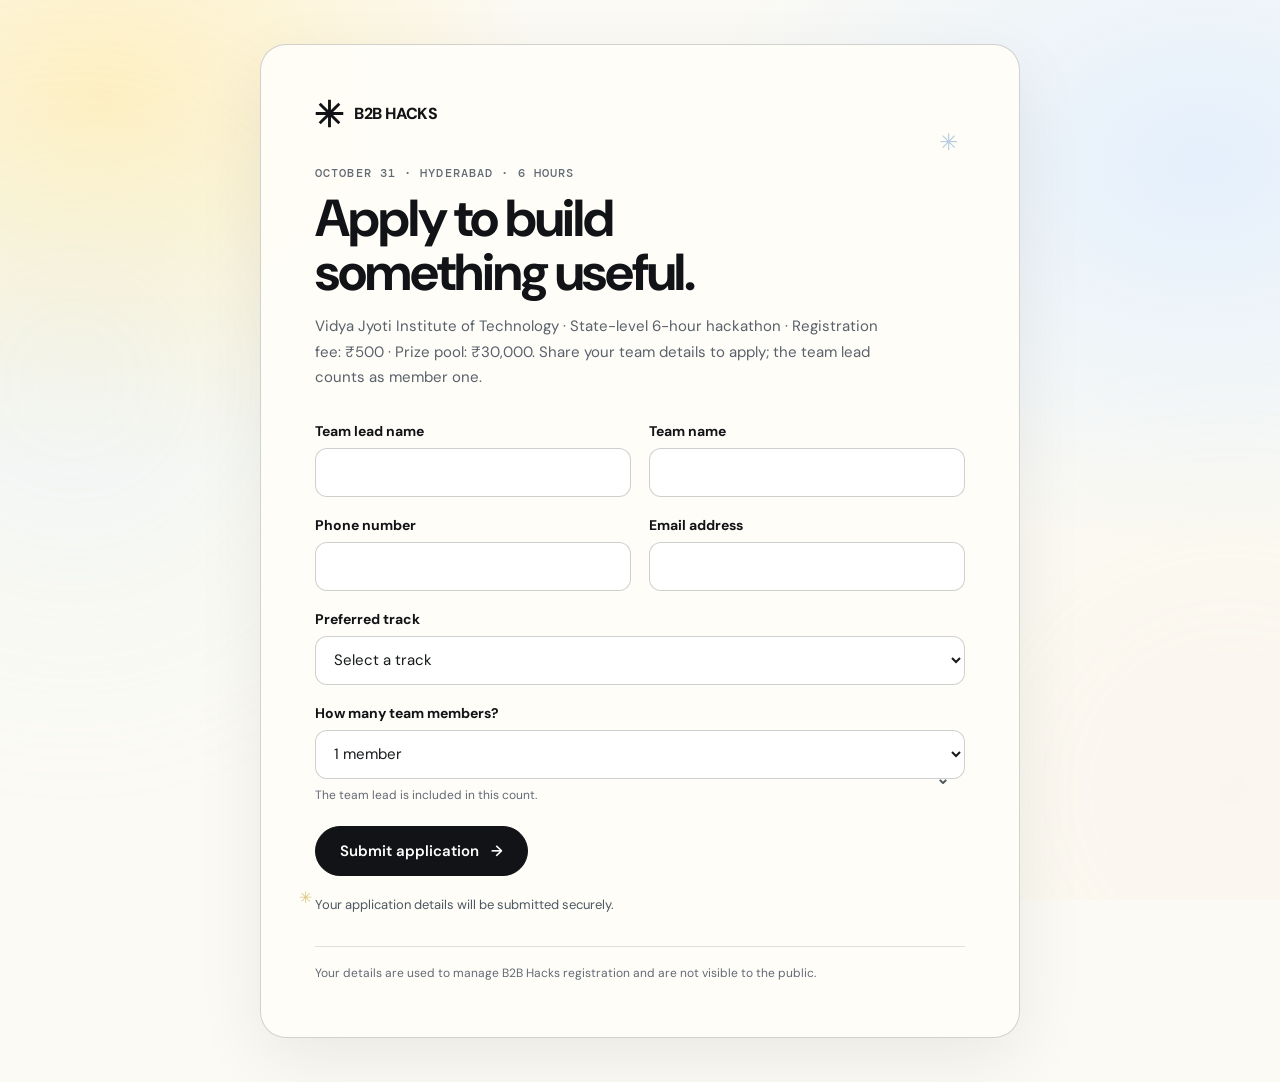
==== application.html @ 628d5d8e "Add B2B Hacks website and Supabase backend" ====
<!doctype html>
<html lang="en">
<head>
  <meta charset="utf-8">
  <meta name="viewport" content="width=device-width, initial-scale=1">
  <meta name="theme-color" content="#fbfaf5">
  <meta name="description" content="Apply to join B2B Hacks in Hyderabad.">
  <title>Apply · B2B Hacks</title>
  <link rel="preconnect" href="https://fonts.googleapis.com">
  <link rel="preconnect" href="https://fonts.gstatic.com" crossorigin>
  <link href="https://fonts.googleapis.com/css2?family=DM+Mono:wght@400;500&family=DM+Sans:wght@400;500;600;700;800&display=swap" rel="stylesheet">
  <style>
    :root{--apply-ink:#111316;--apply-muted:#59616b;--apply-paper:#fbfaf5;--apply-line:#24262a35;--apply-blue:#dcecff;--apply-yellow:#fff0b8;--apply-pink:#ffe0da;--apply-green:#ddf4dd}
    *,*::before,*::after{box-sizing:border-box}
    body{margin:0;min-height:100vh;padding:clamp(16px,4vw,44px);color:var(--apply-ink);font-family:'DM Sans',Arial,sans-serif;background:radial-gradient(ellipse at 8% 9%,#fff0c2 0,transparent 27%),radial-gradient(ellipse at 94% 15%,#dcecffb8 0,transparent 30%),var(--apply-paper)}
    .application-shell{position:relative;isolation:isolate;max-width:760px;margin:0 auto;padding:clamp(24px,5vw,54px);overflow:hidden;border:1px solid var(--apply-line);border-radius:26px;background:rgba(255,253,248,.94);box-shadow:0 22px 70px #14141412}
    .application-shell::before,.application-shell::after{position:absolute;z-index:-1;content:'✳';color:#b7cbe1;font-size:23px;pointer-events:none;animation:quiet-twinkle 4.8s ease-in-out infinite}
    .application-shell::before{top:82px;right:8%;animation-delay:.8s}.application-shell::after{bottom:13%;left:5%;color:#ddc881;font-size:16px;animation-delay:2s}
    .popup-brand{display:inline-flex;align-items:center;gap:10px;color:inherit;text-decoration:none;font-size:16px;font-weight:800;letter-spacing:-.4px}
    .popup-brand:focus-visible,.field input:focus-visible,.field select:focus-visible,.actions button:focus-visible{outline:3px solid #7fb5ed;outline-offset:3px}
    .popup-mark{width:29px;height:29px;flex:none}
    .kicker{margin:32px 0 10px;color:#626a75;font:500 12px 'DM Mono',monospace;letter-spacing:1.1px}
    h1{max-width:620px;margin:0;font-size:clamp(34px,7vw,52px);line-height:1.04;letter-spacing:-2px;text-wrap:balance}
    .lede{max-width:58ch;margin:15px 0 0;color:var(--apply-muted);font-size:15px;line-height:1.7}
    .form-grid{display:grid;grid-template-columns:repeat(2,minmax(0,1fr));gap:19px 18px;margin-top:31px}
    .field{display:grid;align-content:start;gap:8px;min-width:0;font-size:14px;font-weight:700}
    .field.full,.team-fields,.actions,.status{grid-column:1/-1}
    .field input,.field select{width:100%;min-height:49px;padding:12px 14px;border:1px solid #858b8466;border-radius:12px;background:#fff;color:#17191b;font:400 15px 'DM Sans',sans-serif;transition:border-color 160ms,box-shadow 160ms}
    .field input:hover,.field select:hover{border-color:#34383d99}
    .field input:focus,.field select:focus{border-color:#497ba7;box-shadow:0 0 0 3px #c9e2f666;outline:0}
    .hint{color:#626a75;font-size:12px;font-weight:400;line-height:1.45}
    .team-size-field{position:relative}
    .team-size-field::after{position:absolute;right:16px;bottom:15px;content:'⌄';color:#525a62;font-size:16px;pointer-events:none}
    .team-fields{display:grid;grid-template-columns:repeat(2,minmax(0,1fr));gap:16px 18px}
    .team-fields:empty{display:none}
    .honeypot{position:absolute!important;left:-10000px!important;width:1px!important;height:1px!important;overflow:hidden!important}
    .actions{display:flex;flex-wrap:wrap;gap:12px;margin-top:3px}
    .actions button{display:inline-flex;align-items:center;justify-content:center;gap:12px;min-height:50px;padding:12px 24px;border:1.5px solid var(--apply-ink);border-radius:999px;cursor:pointer;font:600 15px 'DM Sans',sans-serif;transition:transform 160ms,background-color 160ms,opacity 160ms}
    .actions button:hover:not(:disabled){transform:translateY(-2px)}
    .actions .dark{background:var(--apply-ink);color:#fff}
    .actions .dark:hover:not(:disabled){background:#2b3034}
    .actions button:disabled{opacity:.6;cursor:wait}
    .status{min-height:24px;margin:0;color:#4c5861;font-size:13px;line-height:1.55}
    .status.error{color:#a32e20}.status.success{color:#23613f}
    .status.success::before{content:'✓ ';font-weight:800}
    body{position:relative;isolation:isolate}
    .ambient-flow{position:fixed;z-index:-1;inset:0;overflow:hidden;pointer-events:none}
    .ambient-flow::before,.ambient-flow::after{content:'';position:absolute;width:68vw;height:68vw;max-width:760px;max-height:760px;border-radius:50%;filter:blur(54px);opacity:.23;will-change:transform}
    .ambient-flow::before{top:0;left:-24vw;background:radial-gradient(ellipse at center,rgba(194,221,255,.82),rgba(221,244,221,.36) 45%,transparent 72%);animation:ambient-drift-a 34s ease-in-out infinite alternate}
    .ambient-flow::after{right:-26vw;bottom:-30vh;background:radial-gradient(ellipse at center,rgba(255,224,218,.72),rgba(255,240,184,.38) 46%,transparent 74%);animation:ambient-drift-b 41s ease-in-out infinite alternate}
    @keyframes ambient-drift-a{from{transform:translate3d(0,0,0) scale(.92)}to{transform:translate3d(12vw,8vh,0) scale(1.12)}}
    @keyframes ambient-drift-b{from{transform:translate3d(0,0,0) scale(1.08)}to{transform:translate3d(-11vw,-7vh,0) scale(.9)}}
    .application-shell{position:relative;z-index:1}
    .popup-footer{margin-top:27px;padding-top:17px;border-top:1px solid #2222;color:#626a75;font-size:12px;line-height:1.6}
    .reading-progress{position:fixed;z-index:100;inset:0 auto auto 0;width:100%;height:3px;pointer-events:none;transform:scaleX(0);transform-origin:left center;background:linear-gradient(90deg,#9fc8f4 0%,#f5d879 48%,#f1b9ae 100%)}
    .application-shell{animation:form-enter 520ms cubic-bezier(.2,.7,.2,1) both}
    .team-fields .field{animation:field-enter 260ms cubic-bezier(.2,.7,.2,1) both}
    .team-fields .field:nth-child(2){animation-delay:45ms}.team-fields .field:nth-child(3){animation-delay:90ms}
    .status{transition:color 180ms ease}.status.success{animation:status-enter 320ms cubic-bezier(.2,.7,.2,1) both}
    @keyframes form-enter{from{opacity:0;transform:translateY(12px) scale(.99)}to{opacity:1;transform:translateY(0) scale(1)}}
    @keyframes field-enter{from{opacity:0;transform:translateY(7px)}to{opacity:1;transform:translateY(0)}}
    @keyframes status-enter{from{opacity:0;transform:translateY(4px)}to{opacity:1;transform:translateY(0)}}
    @keyframes quiet-twinkle{0%,100%{opacity:.32;transform:rotate(-8deg) scale(.9)}50%{opacity:.78;transform:rotate(13deg) scale(1.1)}}
    @media(max-width:560px){body{padding:12px}.application-shell{padding:24px 19px;border-radius:21px}.form-grid,.team-fields{grid-template-columns:1fr;gap:16px}.kicker{margin-top:27px}.actions button{width:100%}.application-shell::before{right:6%;top:67px}}
    @media(prefers-reduced-motion:reduce){.ambient-flow::before,.ambient-flow::after,.application-shell,.application-shell::before,.application-shell::after,.team-fields .field,.status.success{animation:none}.actions button,.field input,.field select,.status{transition:none}}
  </style>
</head>
<body><div class="ambient-flow" aria-hidden="true"></div>
  <main class="application-shell">
    <a class="popup-brand" href="index.html#top" aria-label="B2B Hacks home">
      <svg class="popup-mark" viewBox="0 0 40 40" aria-hidden="true"><path d="M20 1v38M1 20h38M6.5 6.5l27 27M33.5 6.5l-27 27" fill="none" stroke="currentColor" stroke-width="4"/></svg>
      B2B HACKS
    </a>
    <p class="kicker">OCTOBER 31 · HYDERABAD · 6 HOURS</p>
    <h1>Apply to build something useful.</h1>
    <p class="lede">Vidya Jyoti Institute of Technology · State-level 6-hour hackathon · Registration fee: ₹500 · Prize pool: ₹30,000. Share your team details to apply; the team lead counts as member one.</p>

    <form id="registration-form" class="application-form" novalidate>
      <div class="form-grid">
        <label class="field">Team lead name
          <input name="teamLeadName" autocomplete="name" maxlength="120" required>
        </label>
        <label class="field">Team name
          <input name="teamName" autocomplete="organization" maxlength="120" required>
        </label>
        <label class="field">Phone number
          <input name="phone" type="tel" inputmode="tel" autocomplete="tel" minlength="7" maxlength="25" pattern="[+0-9() .-]{7,25}" title="Use 7–25 characters with at least one digit." required>
        </label>
        <label class="field">Email address
          <input name="email" type="email" autocomplete="email" maxlength="254" required>
        </label>
        <label class="field full">Preferred track
          <select name="preferredTrack" required>
            <option value="" selected disabled>Select a track</option>
            <option value="GenAI">GenAI</option>
            <option value="Agentic AI">Agentic AI</option>
            <option value="Open Innovation">Open Innovation</option>
          </select>
        </label>
        <label class="field team-size-field full">How many team members?
          <select name="teamSize" id="team-size" required>
            <option value="1" selected>1 member</option>
            <option value="2">2 members</option>
            <option value="3">3 members</option>
            <option value="4">4 members</option>
          </select>
          <span class="hint">The team lead is included in this count.</span>
        </label>
        <div id="team-fields" class="team-fields" aria-live="polite"></div>
        <label class="honeypot" aria-hidden="true" tabindex="-1">Leave this field empty
          <input name="website" tabindex="-1" autocomplete="off">
        </label>
        <div class="actions">
          <button class="dark" id="submit-application" type="submit">Submit application <span aria-hidden="true">→</span></button>
        </div>
        <p class="status" id="form-status" role="status" aria-live="polite">Your application details will be submitted securely.</p>
      </div>
    </form>
    <div class="popup-footer">Your details are used to manage B2B Hacks registration and are not visible to the public.</div>
  </main>
  <script src="application-config.js"></script>
  <script>
    (() => {
      const progress = document.createElement('div');
      progress.className = 'reading-progress';
      progress.setAttribute('aria-hidden', 'true');
      document.body.prepend(progress);
      let progressFrame = 0;
      const updateProgress = () => {
        if (progressFrame) return;
        progressFrame = requestAnimationFrame(() => {
          const scrollable = document.documentElement.scrollHeight - innerHeight;
          progress.style.transform = `scaleX(${scrollable > 0 ? scrollY / scrollable : 0})`;
          progressFrame = 0;
        });
      };
      addEventListener('scroll', updateProgress, {passive:true});
      addEventListener('resize', updateProgress, {passive:true});
      updateProgress();

      const form = document.getElementById('registration-form');
      const size = document.getElementById('team-size');
      const memberFields = document.getElementById('team-fields');
      const submit = document.getElementById('submit-application');
      const status = document.getElementById('form-status');
      const loadedAt = Date.now();

      function renderMembers() {
        const count = Number(size.value);
        memberFields.replaceChildren();
        for (let number = 2; number <= count; number += 1) {
          const label = document.createElement('label');
          label.className = 'field';
          label.style.setProperty('--member-index', String(number - 2));
          label.textContent = `Team member ${number} name`;
          const input = document.createElement('input');
          input.name = `member${number}`;
          input.autocomplete = 'off';
          input.maxLength = 120;
          input.required = true;
          label.append(input);
          memberFields.append(label);
        }
      }

      function setStatus(message, kind = '') {
        status.className = `status${kind ? ` ${kind}` : ''}`;
        status.textContent = message;
      }

      size.addEventListener('change', renderMembers);
      renderMembers();

      form.addEventListener('submit', async (event) => {
        event.preventDefault();
        if (!form.reportValidity()) return;

        const values = new FormData(form);
        if (values.get('website')) return;
        if (Date.now() - loadedAt < 1600) {
          setStatus('Please take a moment to review your details and try again.', 'error');
          return;
        }

        const phone = String(values.get('phone') || '').trim();
        if (!/\d/.test(phone)) {
          setStatus('Please enter a valid phone number with at least one digit.', 'error');
          form.elements.phone.focus();
          return;
        }

        const config = window.B2B_SUPABASE_CONFIG;
        if (!config?.url || !config?.publishableKey) {
          setStatus('Applications are temporarily unavailable. Please try again later.', 'error');
          return;
        }

        const teamSize = Number(values.get('teamSize'));
        const payload = {
          team_lead_name: String(values.get('teamLeadName')).trim(),
          team_name: String(values.get('teamName')).trim(),
          phone,
          email: String(values.get('email')).trim().toLowerCase(),
          preferred_track: String(values.get('preferredTrack')),
          team_size: teamSize,
          member_2: teamSize >= 2 ? String(values.get('member2')).trim() : null,
          member_3: teamSize >= 3 ? String(values.get('member3')).trim() : null,
          member_4: teamSize >= 4 ? String(values.get('member4')).trim() : null
        };

        submit.disabled = true;
        setStatus('Submitting your application…');
        try {
          const response = await fetch(`${config.url.replace(/\/$/, '')}/functions/v1/submit-registration`, {
            method: 'POST',
            headers: {
              apikey: config.publishableKey,
              Authorization: `Bearer ${config.functionJwt}`,
              'Content-Type': 'application/json',
            },
            body: JSON.stringify({ ...payload, website: String(values.get('website') || '') })
          });
          if (response.status === 409) {
            setStatus('This email already has a team registration.', 'error');
            submit.disabled = false;
            return;
          }
          if (response.status === 429) {
            setStatus('Too many applications came from this network. Please try again later.', 'error');
            submit.disabled = false;
            return;
          }
          if (response.status === 400) {
            setStatus('Please review the team names, phone, email, team size, and selected track, then try again.', 'error');
            submit.disabled = false;
            return;
          }
          if (response.status >= 500) {
            setStatus('Applications are temporarily unavailable, so we could not confirm your submission. Please try again shortly.', 'error');
            submit.disabled = false;
            return;
          }
          if (!response.ok) throw new Error('Registration submission failed');
          setStatus('Application received. Thank you — your team is on the list.', 'success');
          form.querySelectorAll('input,select,button').forEach((control) => { control.disabled = true; });
        } catch {
          setStatus('We could not submit your application. Check your connection and try again.', 'error');
          submit.disabled = false;
        }
      });
    })();
  </script>
</body>
</html>
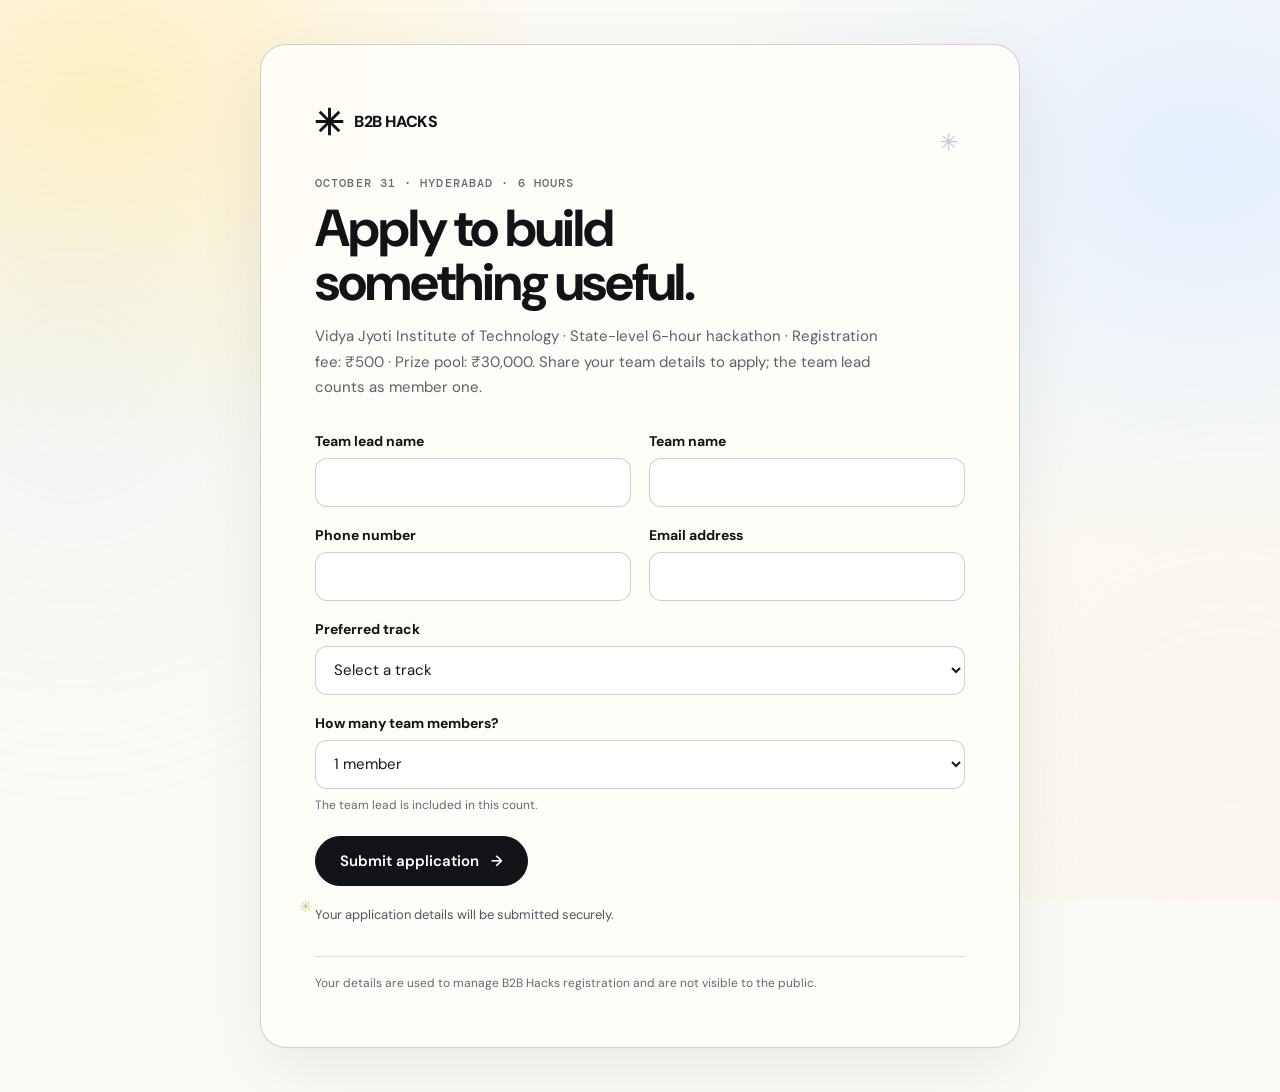
==== commit fcb30641: "Fix phone pattern validation, tap targets, contrast, and partner grid layout - Escape the phone patt" ====
--- a/application.html
+++ b/application.html
@@ -16,7 +16,7 @@
     .application-shell{position:relative;isolation:isolate;max-width:760px;margin:0 auto;padding:clamp(24px,5vw,54px);overflow:hidden;border:1px solid var(--apply-line);border-radius:26px;background:rgba(255,253,248,.94);box-shadow:0 22px 70px #14141412}
     .application-shell::before,.application-shell::after{position:absolute;z-index:-1;content:'✳';color:#b7cbe1;font-size:23px;pointer-events:none;animation:quiet-twinkle 4.8s ease-in-out infinite}
     .application-shell::before{top:82px;right:8%;animation-delay:.8s}.application-shell::after{bottom:13%;left:5%;color:#ddc881;font-size:16px;animation-delay:2s}
-    .popup-brand{display:inline-flex;align-items:center;gap:10px;color:inherit;text-decoration:none;font-size:16px;font-weight:800;letter-spacing:-.4px}
+    .popup-brand{display:inline-flex;align-items:center;gap:10px;min-height:44px;color:inherit;text-decoration:none;font-size:16px;font-weight:800;letter-spacing:-.4px}
     .popup-brand:focus-visible,.field input:focus-visible,.field select:focus-visible,.actions button:focus-visible{outline:3px solid #7fb5ed;outline-offset:3px}
     .popup-mark{width:29px;height:29px;flex:none}
     .kicker{margin:32px 0 10px;color:#626a75;font:500 12px 'DM Mono',monospace;letter-spacing:1.1px}
@@ -29,8 +29,6 @@
     .field input:hover,.field select:hover{border-color:#34383d99}
     .field input:focus,.field select:focus{border-color:#497ba7;box-shadow:0 0 0 3px #c9e2f666;outline:0}
     .hint{color:#626a75;font-size:12px;font-weight:400;line-height:1.45}
-    .team-size-field{position:relative}
-    .team-size-field::after{position:absolute;right:16px;bottom:15px;content:'⌄';color:#525a62;font-size:16px;pointer-events:none}
     .team-fields{display:grid;grid-template-columns:repeat(2,minmax(0,1fr));gap:16px 18px}
     .team-fields:empty{display:none}
     .honeypot{position:absolute!important;left:-10000px!important;width:1px!important;height:1px!important;overflow:hidden!important}
@@ -84,7 +82,7 @@
           <input name="teamName" autocomplete="organization" maxlength="120" required>
         </label>
         <label class="field">Phone number
-          <input name="phone" type="tel" inputmode="tel" autocomplete="tel" minlength="7" maxlength="25" pattern="[+0-9() .-]{7,25}" title="Use 7–25 characters with at least one digit." required>
+          <input name="phone" type="tel" inputmode="tel" autocomplete="tel" minlength="7" maxlength="25" pattern="[+0-9\(\) .\-]{7,25}" title="Use 7–25 characters with at least one digit." required>
         </label>
         <label class="field">Email address
           <input name="email" type="email" autocomplete="email" maxlength="254" required>
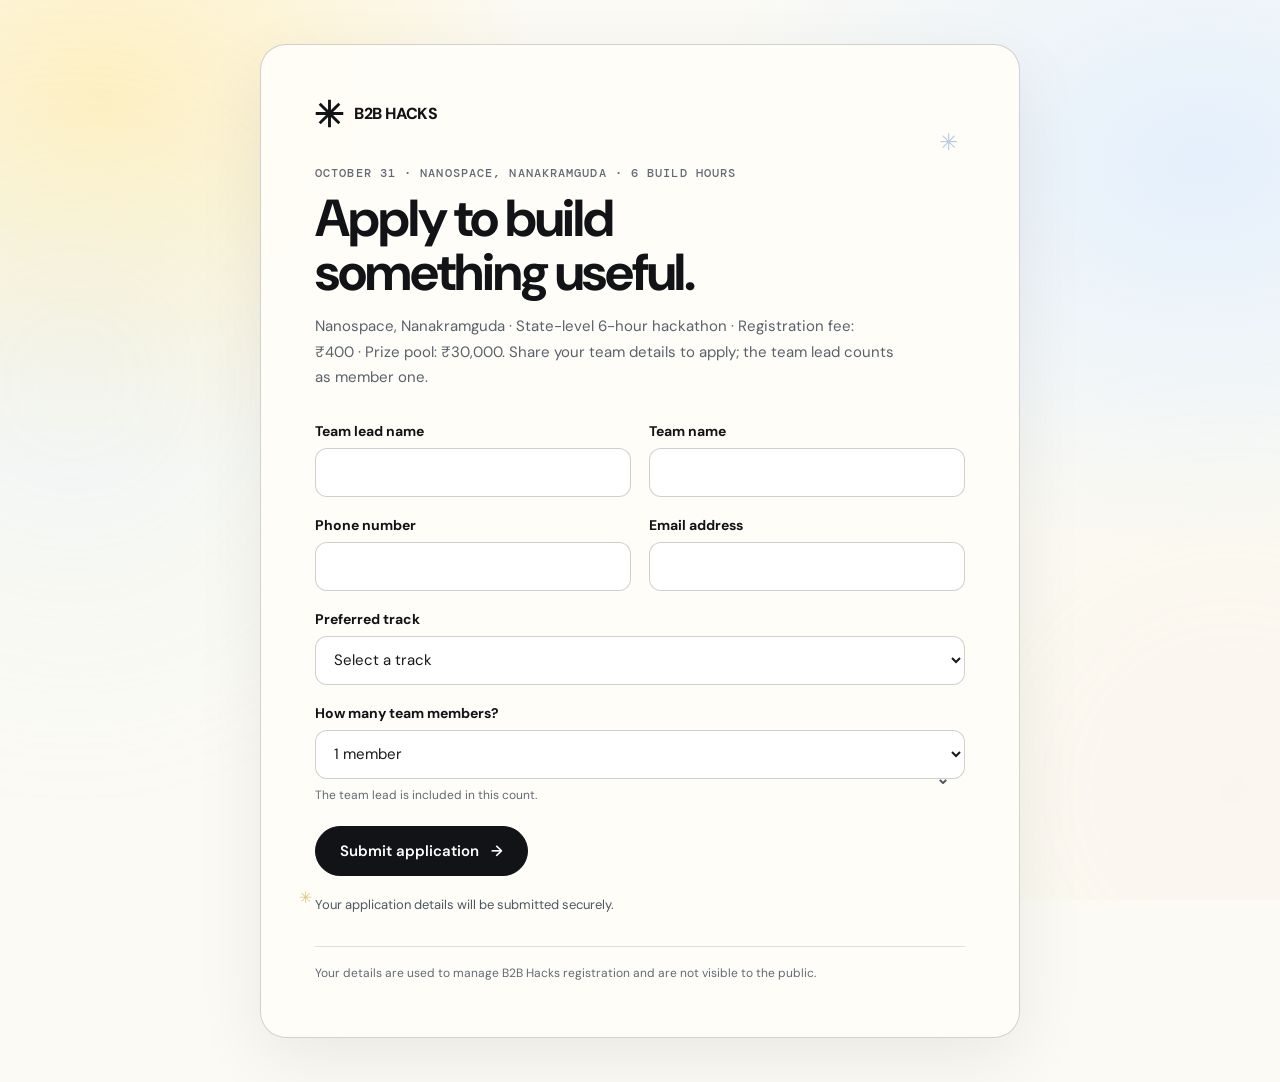
==== commit b70a8c85: "Update venue fee and event timeline" ====
--- a/application.html
+++ b/application.html
@@ -16,7 +16,7 @@
     .application-shell{position:relative;isolation:isolate;max-width:760px;margin:0 auto;padding:clamp(24px,5vw,54px);overflow:hidden;border:1px solid var(--apply-line);border-radius:26px;background:rgba(255,253,248,.94);box-shadow:0 22px 70px #14141412}
     .application-shell::before,.application-shell::after{position:absolute;z-index:-1;content:'✳';color:#b7cbe1;font-size:23px;pointer-events:none;animation:quiet-twinkle 4.8s ease-in-out infinite}
     .application-shell::before{top:82px;right:8%;animation-delay:.8s}.application-shell::after{bottom:13%;left:5%;color:#ddc881;font-size:16px;animation-delay:2s}
-    .popup-brand{display:inline-flex;align-items:center;gap:10px;min-height:44px;color:inherit;text-decoration:none;font-size:16px;font-weight:800;letter-spacing:-.4px}
+    .popup-brand{display:inline-flex;align-items:center;gap:10px;color:inherit;text-decoration:none;font-size:16px;font-weight:800;letter-spacing:-.4px}
     .popup-brand:focus-visible,.field input:focus-visible,.field select:focus-visible,.actions button:focus-visible{outline:3px solid #7fb5ed;outline-offset:3px}
     .popup-mark{width:29px;height:29px;flex:none}
     .kicker{margin:32px 0 10px;color:#626a75;font:500 12px 'DM Mono',monospace;letter-spacing:1.1px}
@@ -29,6 +29,8 @@
     .field input:hover,.field select:hover{border-color:#34383d99}
     .field input:focus,.field select:focus{border-color:#497ba7;box-shadow:0 0 0 3px #c9e2f666;outline:0}
     .hint{color:#626a75;font-size:12px;font-weight:400;line-height:1.45}
+    .team-size-field{position:relative}
+    .team-size-field::after{position:absolute;right:16px;bottom:15px;content:'⌄';color:#525a62;font-size:16px;pointer-events:none}
     .team-fields{display:grid;grid-template-columns:repeat(2,minmax(0,1fr));gap:16px 18px}
     .team-fields:empty{display:none}
     .honeypot{position:absolute!important;left:-10000px!important;width:1px!important;height:1px!important;overflow:hidden!important}
@@ -69,9 +71,9 @@
       <svg class="popup-mark" viewBox="0 0 40 40" aria-hidden="true"><path d="M20 1v38M1 20h38M6.5 6.5l27 27M33.5 6.5l-27 27" fill="none" stroke="currentColor" stroke-width="4"/></svg>
       B2B HACKS
     </a>
-    <p class="kicker">OCTOBER 31 · HYDERABAD · 6 HOURS</p>
+    <p class="kicker">OCTOBER 31 · NANOSPACE, NANAKRAMGUDA · 6 BUILD HOURS</p>
     <h1>Apply to build something useful.</h1>
-    <p class="lede">Vidya Jyoti Institute of Technology · State-level 6-hour hackathon · Registration fee: ₹500 · Prize pool: ₹30,000. Share your team details to apply; the team lead counts as member one.</p>
+    <p class="lede">Nanospace, Nanakramguda · State-level 6-hour hackathon · Registration fee: ₹400 · Prize pool: ₹30,000. Share your team details to apply; the team lead counts as member one.</p>
 
     <form id="registration-form" class="application-form" novalidate>
       <div class="form-grid">
@@ -82,7 +84,7 @@
           <input name="teamName" autocomplete="organization" maxlength="120" required>
         </label>
         <label class="field">Phone number
-          <input name="phone" type="tel" inputmode="tel" autocomplete="tel" minlength="7" maxlength="25" pattern="[+0-9\(\) .\-]{7,25}" title="Use 7–25 characters with at least one digit." required>
+          <input name="phone" type="tel" inputmode="tel" autocomplete="tel" minlength="7" maxlength="25" pattern="[+0-9() .-]{7,25}" title="Use 7–25 characters with at least one digit." required>
         </label>
         <label class="field">Email address
           <input name="email" type="email" autocomplete="email" maxlength="254" required>
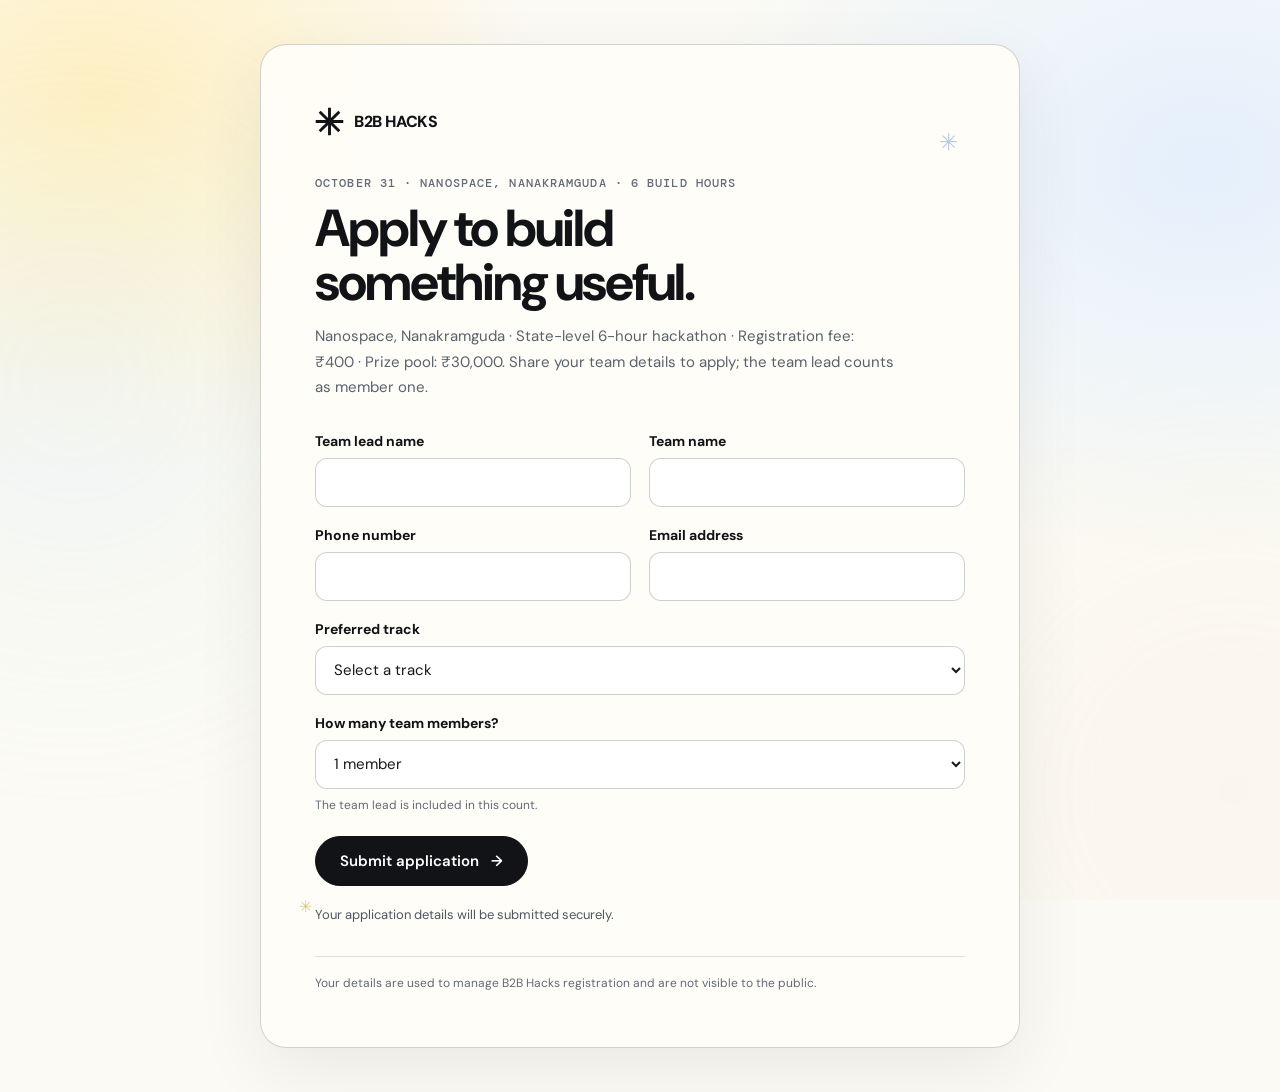
==== commit b4aadee0: "Merge remote-tracking branch 'origin/main'" ====
--- a/application.html
+++ b/application.html
@@ -16,7 +16,7 @@
     .application-shell{position:relative;isolation:isolate;max-width:760px;margin:0 auto;padding:clamp(24px,5vw,54px);overflow:hidden;border:1px solid var(--apply-line);border-radius:26px;background:rgba(255,253,248,.94);box-shadow:0 22px 70px #14141412}
     .application-shell::before,.application-shell::after{position:absolute;z-index:-1;content:'✳';color:#b7cbe1;font-size:23px;pointer-events:none;animation:quiet-twinkle 4.8s ease-in-out infinite}
     .application-shell::before{top:82px;right:8%;animation-delay:.8s}.application-shell::after{bottom:13%;left:5%;color:#ddc881;font-size:16px;animation-delay:2s}
-    .popup-brand{display:inline-flex;align-items:center;gap:10px;color:inherit;text-decoration:none;font-size:16px;font-weight:800;letter-spacing:-.4px}
+    .popup-brand{display:inline-flex;align-items:center;gap:10px;min-height:44px;color:inherit;text-decoration:none;font-size:16px;font-weight:800;letter-spacing:-.4px}
     .popup-brand:focus-visible,.field input:focus-visible,.field select:focus-visible,.actions button:focus-visible{outline:3px solid #7fb5ed;outline-offset:3px}
     .popup-mark{width:29px;height:29px;flex:none}
     .kicker{margin:32px 0 10px;color:#626a75;font:500 12px 'DM Mono',monospace;letter-spacing:1.1px}
@@ -29,8 +29,6 @@
     .field input:hover,.field select:hover{border-color:#34383d99}
     .field input:focus,.field select:focus{border-color:#497ba7;box-shadow:0 0 0 3px #c9e2f666;outline:0}
     .hint{color:#626a75;font-size:12px;font-weight:400;line-height:1.45}
-    .team-size-field{position:relative}
-    .team-size-field::after{position:absolute;right:16px;bottom:15px;content:'⌄';color:#525a62;font-size:16px;pointer-events:none}
     .team-fields{display:grid;grid-template-columns:repeat(2,minmax(0,1fr));gap:16px 18px}
     .team-fields:empty{display:none}
     .honeypot{position:absolute!important;left:-10000px!important;width:1px!important;height:1px!important;overflow:hidden!important}
@@ -84,7 +82,7 @@
           <input name="teamName" autocomplete="organization" maxlength="120" required>
         </label>
         <label class="field">Phone number
-          <input name="phone" type="tel" inputmode="tel" autocomplete="tel" minlength="7" maxlength="25" pattern="[+0-9() .-]{7,25}" title="Use 7–25 characters with at least one digit." required>
+          <input name="phone" type="tel" inputmode="tel" autocomplete="tel" minlength="7" maxlength="25" pattern="[+0-9\(\) .\-]{7,25}" title="Use 7–25 characters with at least one digit." required>
         </label>
         <label class="field">Email address
           <input name="email" type="email" autocomplete="email" maxlength="254" required>
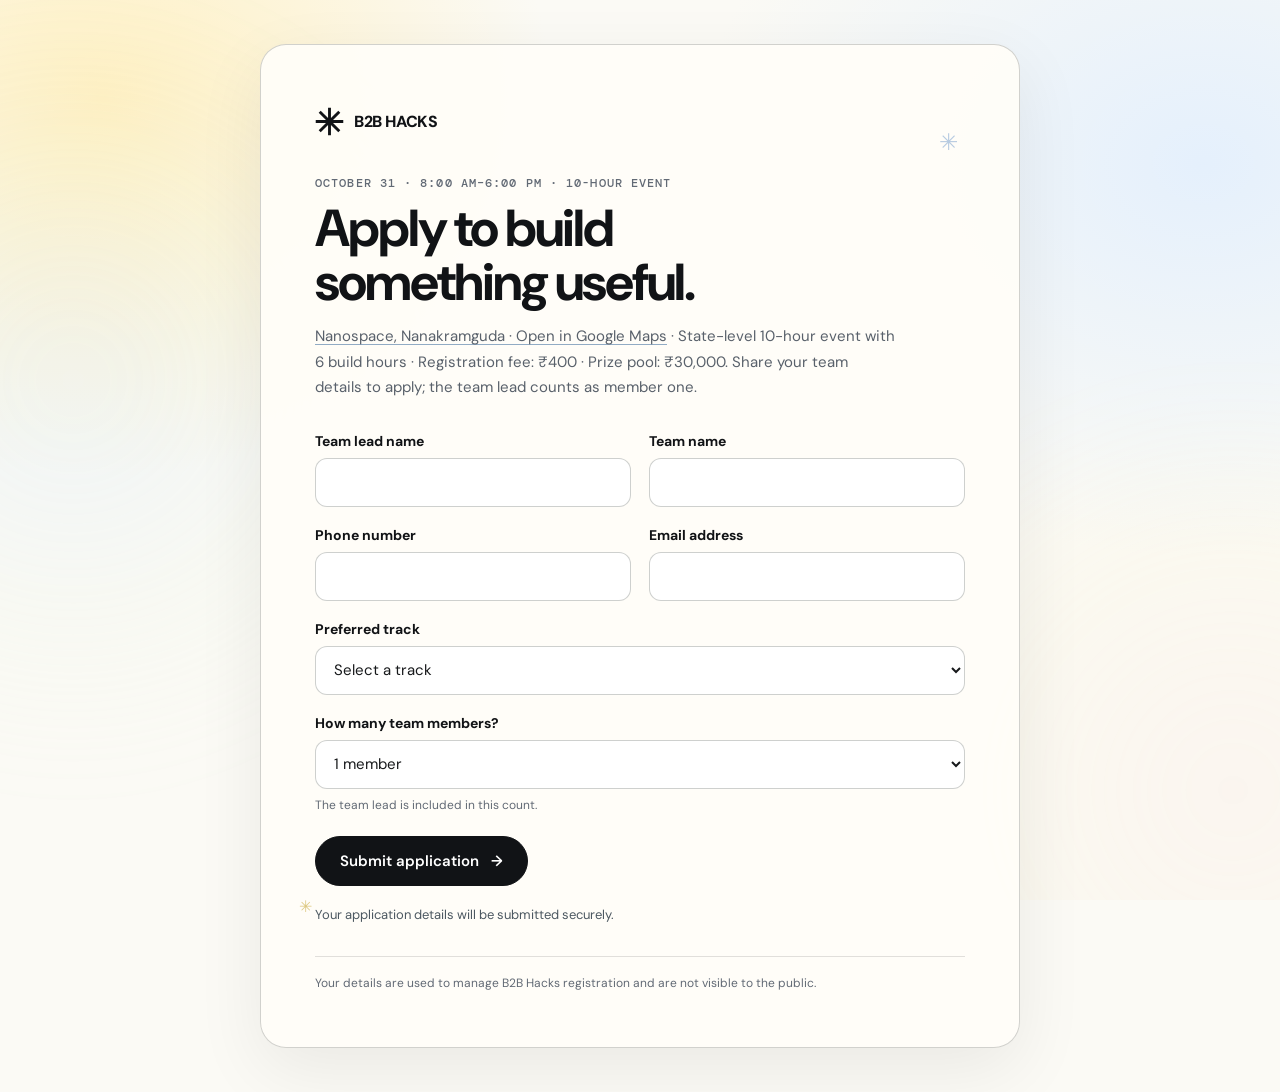
==== commit 24005368: "Make event timeline a scrollable 10-hour day" ====
--- a/application.html
+++ b/application.html
@@ -17,7 +17,8 @@
     .application-shell::before,.application-shell::after{position:absolute;z-index:-1;content:'✳';color:#b7cbe1;font-size:23px;pointer-events:none;animation:quiet-twinkle 4.8s ease-in-out infinite}
     .application-shell::before{top:82px;right:8%;animation-delay:.8s}.application-shell::after{bottom:13%;left:5%;color:#ddc881;font-size:16px;animation-delay:2s}
     .popup-brand{display:inline-flex;align-items:center;gap:10px;min-height:44px;color:inherit;text-decoration:none;font-size:16px;font-weight:800;letter-spacing:-.4px}
-    .popup-brand:focus-visible,.field input:focus-visible,.field select:focus-visible,.actions button:focus-visible{outline:3px solid #7fb5ed;outline-offset:3px}
+    .popup-brand:focus-visible,.venue-detail-link:focus-visible,.field input:focus-visible,.field select:focus-visible,.actions button:focus-visible{outline:3px solid #7fb5ed;outline-offset:3px}
+    .venue-detail-link{color:inherit;text-decoration-color:#91abc4;text-underline-offset:3px}
     .popup-mark{width:29px;height:29px;flex:none}
     .kicker{margin:32px 0 10px;color:#626a75;font:500 12px 'DM Mono',monospace;letter-spacing:1.1px}
     h1{max-width:620px;margin:0;font-size:clamp(34px,7vw,52px);line-height:1.04;letter-spacing:-2px;text-wrap:balance}
@@ -69,9 +70,9 @@
       <svg class="popup-mark" viewBox="0 0 40 40" aria-hidden="true"><path d="M20 1v38M1 20h38M6.5 6.5l27 27M33.5 6.5l-27 27" fill="none" stroke="currentColor" stroke-width="4"/></svg>
       B2B HACKS
     </a>
-    <p class="kicker">OCTOBER 31 · NANOSPACE, NANAKRAMGUDA · 6 BUILD HOURS</p>
+    <p class="kicker">OCTOBER 31 · 8:00 AM–6:00 PM · 10-HOUR EVENT</p>
     <h1>Apply to build something useful.</h1>
-    <p class="lede">Nanospace, Nanakramguda · State-level 6-hour hackathon · Registration fee: ₹400 · Prize pool: ₹30,000. Share your team details to apply; the team lead counts as member one.</p>
+    <p class="lede"><a class="venue-detail-link" href="https://www.google.com/maps/search/?api=1&amp;query=Nano%20Space%20Vijaya%20Krishna%20Towers%2C%20Nanakramguda%20Road%2C%20Madhava%20Reddy%20Colony%2C%20Gachibowli%2C%20Hyderabad%2C%20Telangana%20500032" target="_blank" rel="noopener noreferrer">Nanospace, Nanakramguda · Open in Google Maps</a> · State-level 10-hour event with 6 build hours · Registration fee: ₹400 · Prize pool: ₹30,000. Share your team details to apply; the team lead counts as member one.</p>
 
     <form id="registration-form" class="application-form" novalidate>
       <div class="form-grid">
